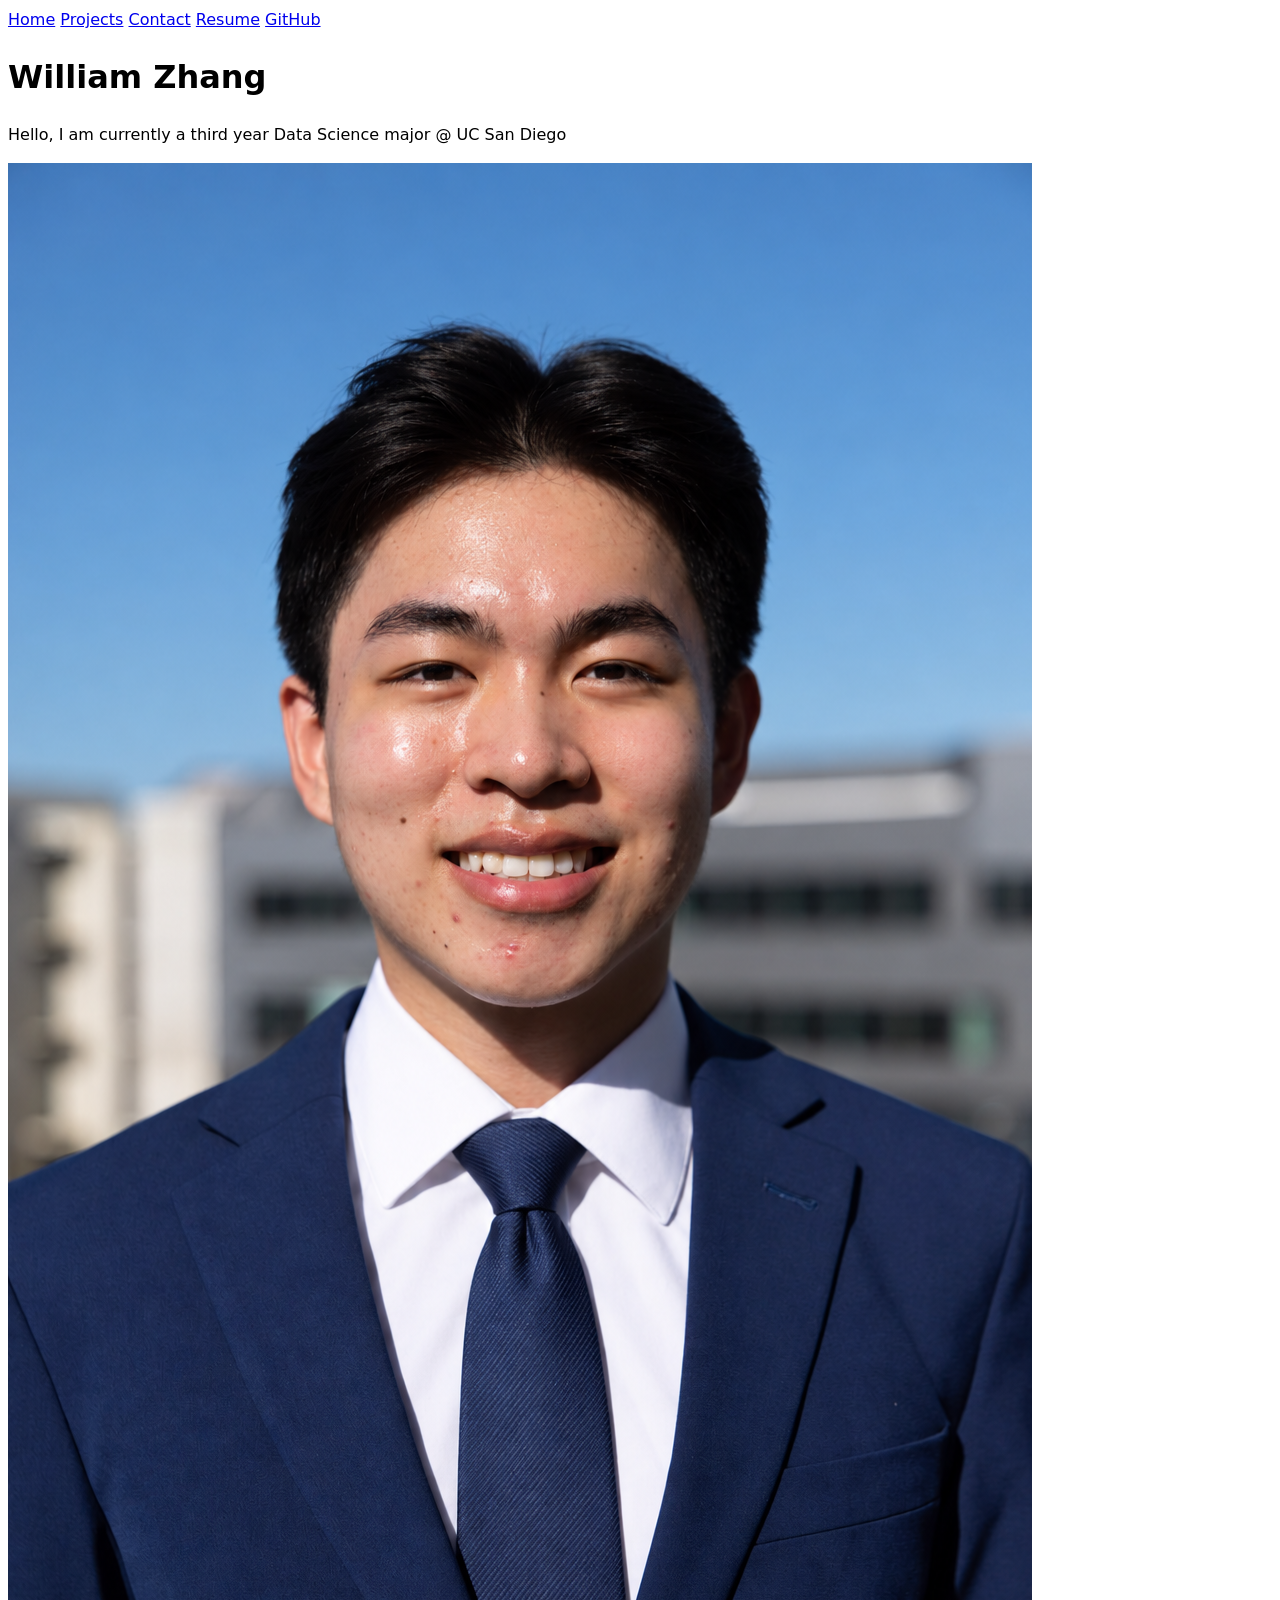
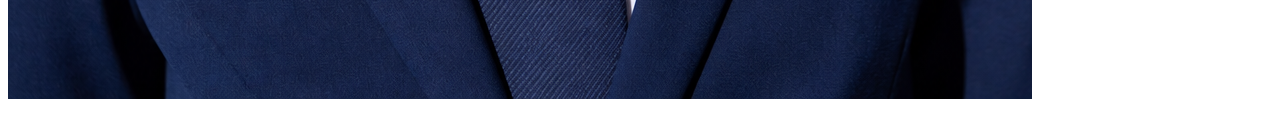
==== index.html @ 9d5e41e2 "fixed" ====
<!DOCTYPE html>
<html lang="en">
<head>
    <meta charset="UTF-8">
    <meta name="viewport" content="width=device-width, initial-scale=1.0">
    <title>William Zhang: Personal site and portfolio</title>
    <link rel="stylesheet" href="style.css">
</head>
<body>
    <nav>
        <a href="./">Home</a>
        <a href="projects/">Projects</a>
        <a href="contacs/">Contact</a>
        <a href="resume/">Resume</a>
        <a href="https://github.com/wyllz" target="_blank">GitHub</a>
    </nav>

    <h1>William Zhang</h1>
    <p>Hello, I am currently a third year Data Science major @ UC San Diego</p>
    <img src="images/headshot.png" alt="Portrait of William Zhang">
</body>
</html>
---- style.css ----
body {
    /* Set line height to 1.5 times the font size
         and use the OS’s UI font as the website font
       */
    font: 100%/1.5 system-ui;
  }
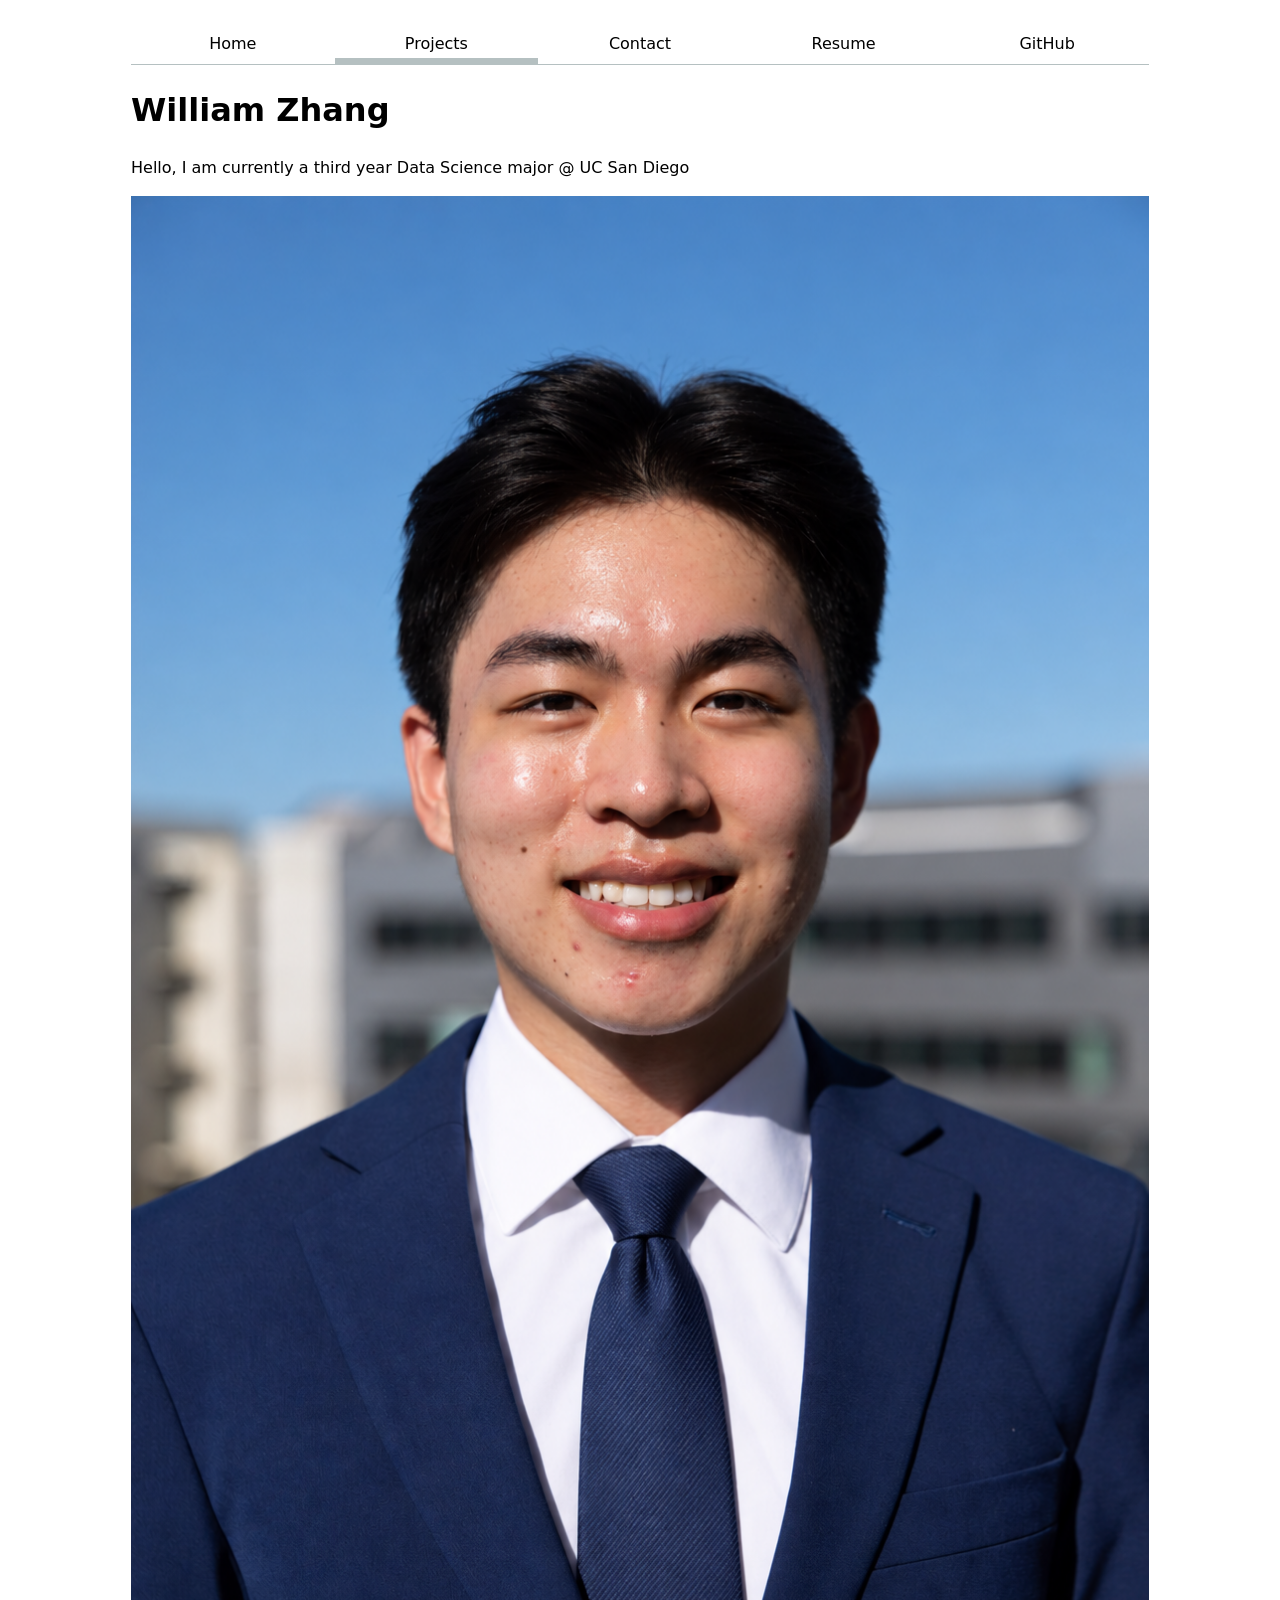
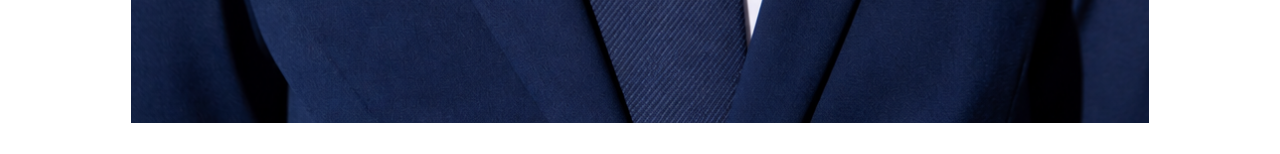
==== commit b5a433f5: "updated body and navigation bar" ====
--- a/index.html
+++ b/index.html
@@ -9,8 +9,8 @@
 <body>
     <nav>
         <a href="./">Home</a>
-        <a href="projects/">Projects</a>
-        <a href="contacs/">Contact</a>
+        <a href="projects/" class="current">Projects</a>
+        <a href="contacts/">Contact</a>
         <a href="resume/">Resume</a>
         <a href="https://github.com/wyllz" target="_blank">GitHub</a>
     </nav>
--- a/style.css
+++ b/style.css
@@ -3,4 +3,41 @@
          and use the OS’s UI font as the website font
        */
     font: 100%/1.5 system-ui;
-  }+    max-width: 100ch;
+    margin-inline: auto;
+    padding: 1em;
+  
+  }
+img {
+    max-width: 100%;
+}
+
+html {
+  --color-accent: oklch(65% 50% 0);
+  accent-color: var(--color-accent);
+}
+
+nav {
+  display: flex;
+  margin-bottom: 1em;
+  border-bottom: 1px solid oklch(80% 3% 200);
+}
+
+nav a {
+  flex: 1;
+  text-decoration: none;
+  color: inherit;
+  text-align: center;
+  padding: 0.5em;
+}
+
+nav a.current {
+  border-bottom: 0.4em solid oklch(80% 3% 200);
+  padding-bottom: 0.1em; /* 0.5em padding minus the 0.4em border */
+}
+
+nav a:hover {
+  border-bottom: 0.4em solid var(--color-accent);
+  padding-bottom: 0.1em;
+  background-color: oklch(from var(--color-accent) 95% 5% h);
+}
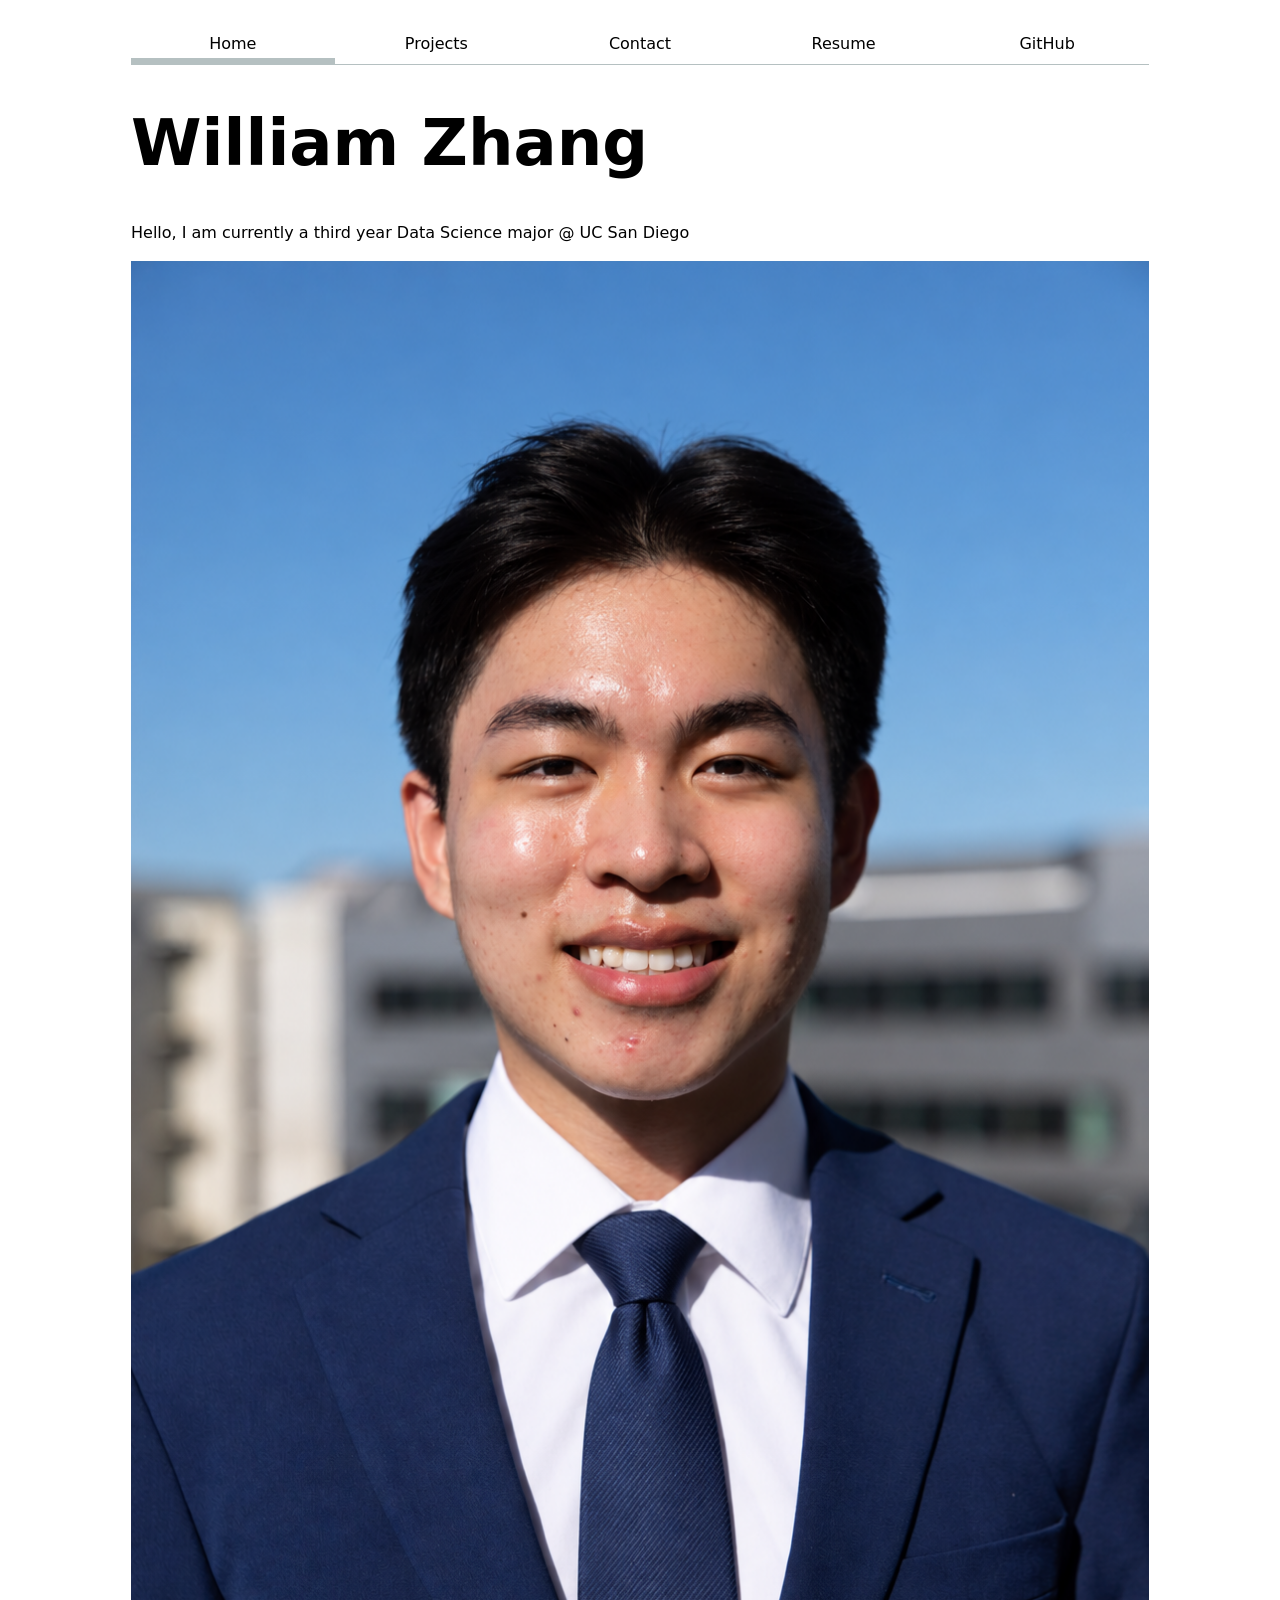
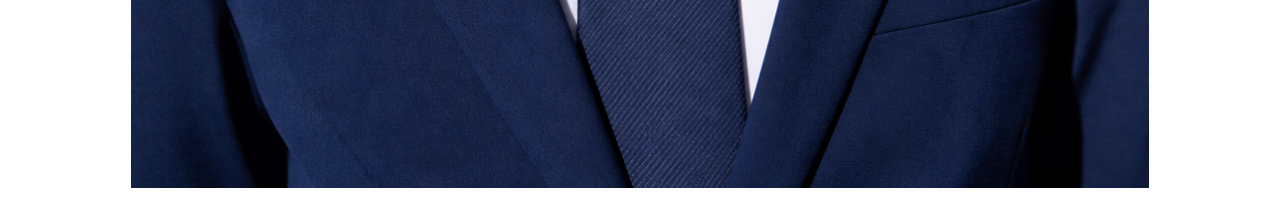
==== commit 22977b46: "updated to step 5" ====
--- a/index.html
+++ b/index.html
@@ -8,8 +8,8 @@
 </head>
 <body>
     <nav>
-        <a href="./">Home</a>
-        <a href="projects/" class="current">Projects</a>
+        <a href="./" class="current">Home</a>
+        <a href="projects/">Projects</a>
         <a href="contacts/">Contact</a>
         <a href="resume/">Resume</a>
         <a href="https://github.com/wyllz" target="_blank">GitHub</a>
--- a/style.css
+++ b/style.css
@@ -40,4 +40,69 @@
   border-bottom: 0.4em solid var(--color-accent);
   padding-bottom: 0.1em;
   background-color: oklch(from var(--color-accent) 95% 5% h);
+}
+
+input, textarea, button {
+  font: inherit;
+}
+
+form {
+  display: grid;
+  grid-template-columns: auto 1fr;
+  gap: 1em;
+}
+
+form label {
+  display: grid;
+  grid-template-columns: subgrid;
+  grid-column: 1 / -1;
+}
+
+form button {
+  grid-column: 1 / -1;
+}
+
+/* 4.2 - 4.3 */
+.projects {
+  display: grid;
+  grid-template-columns: repeat(auto-fill, minmax(15em, 1fr));
+  gap: 1em;
+}
+
+.projects article {
+  display: grid;
+  grid-template-rows: subgrid;
+  grid-row: span 3;
+}
+
+.projects h2 {
+  margin: 0;
+}
+
+/* 4.4*/
+h1, h2, h3, h4, h5, h6 {
+  line-height: 1.1;
+  text-wrap: balance;
+}
+
+h1 {
+  font-size: 400%;
+}
+
+/* 5 */
+section {
+  margin-block: 2em;
+}
+
+section h2 {
+  border-bottom: 1px solid oklch(80% 3% 200);
+}
+
+article header p {
+  color: oklch(50% 0% 0); /* muted gray for dates */
+  margin-top: 0;
+}
+
+time {
+  font-weight: 600;
 }
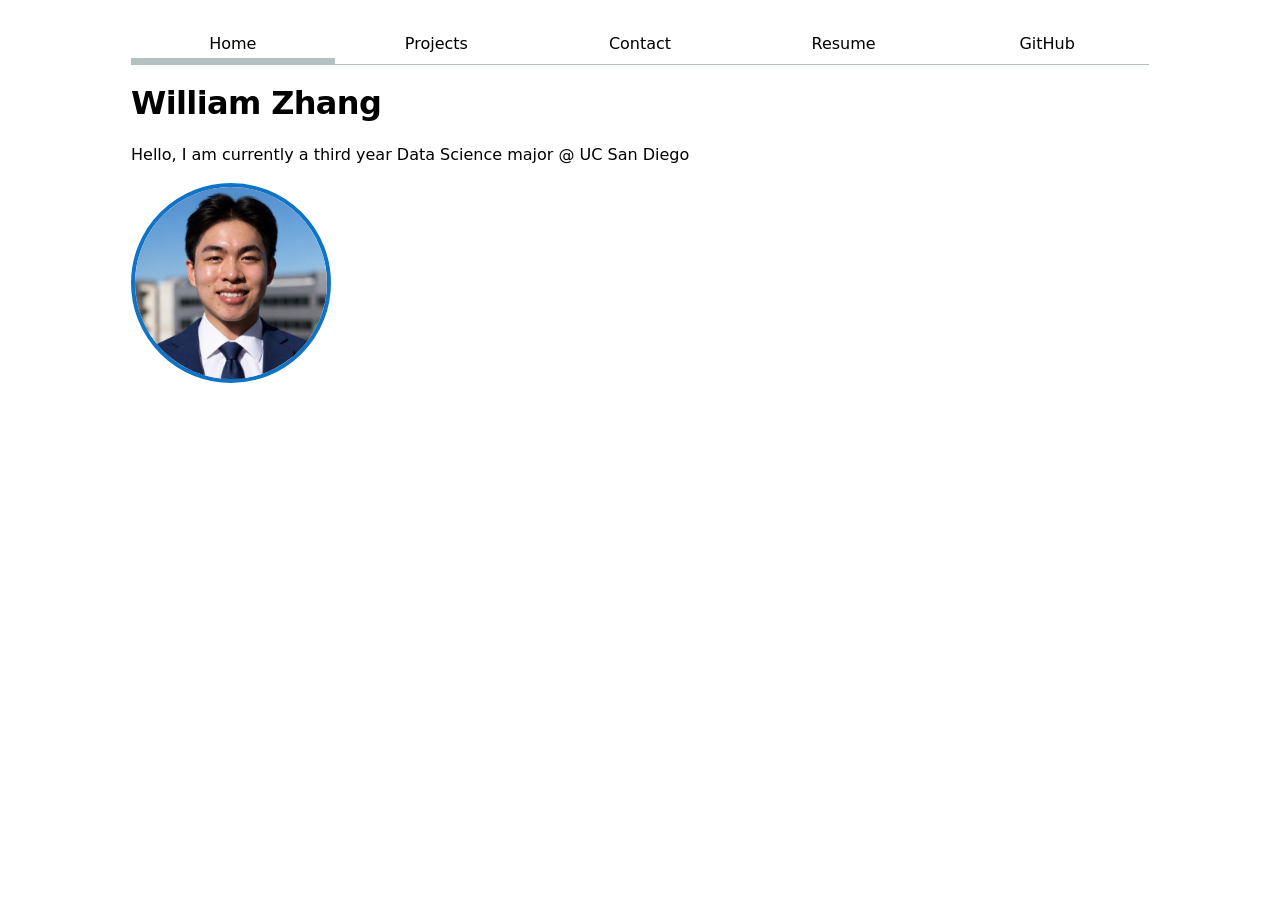
==== commit 3f5bd367: "updated index.html" ====
--- a/index.html
+++ b/index.html
@@ -17,6 +17,6 @@
 
     <h1>William Zhang</h1>
     <p>Hello, I am currently a third year Data Science major @ UC San Diego</p>
-    <img src="images/headshot.png" alt="Portrait of William Zhang">
+    <img src="images/headshot.png" alt="Portrait of William Zhang" class="headshot">
 </body>
 </html>
--- a/style.css
+++ b/style.css
@@ -10,11 +10,16 @@
   }
 img {
     max-width: 100%;
+    max-height: 500px;
+    width: auto;
+    height: auto;
 }
 
 html {
-  --color-accent: oklch(65% 50% 0);
-  accent-color: var(--color-accent);
+  --color-accent: oklch(55% 0.15 250);   
+  --color-muted: oklch(55% 0.02 250);
+  --color-border: oklch(85% 0.02 250);
+  color-scheme: light dark;
 }
 
 nav {
@@ -62,7 +67,14 @@
   grid-column: 1 / -1;
 }
 
-/* 4.2 - 4.3 */
+.headshot {
+  width: 12em;
+  aspect-ratio: 1;
+  object-fit: cover;   
+  border-radius: 50%;
+  border: 4px solid var(--color-accent);
+}
+
 .projects {
   display: grid;
   grid-template-columns: repeat(auto-fill, minmax(15em, 1fr));
@@ -86,23 +98,40 @@
 }
 
 h1 {
-  font-size: 400%;
+  font-weight: 800;
+  letter-spacing: -0.02em;
 }
 
 /* 5 */
 section {
   margin-block: 2em;
 }
+section h2 {
+  color: var(--color-accent);
+  text-transform: uppercase;
+  letter-spacing: 0.08em;
+  font-size: 1.1em;
+  border-bottom: 2px solid var(--color-border);
+  padding-bottom: 0.3em;
+}
 
-section h2 {
-  border-bottom: 1px solid oklch(80% 3% 200);
+article header h3 {
+  margin-bottom: 0.2em;
 }
 
 article header p {
-  color: oklch(50% 0% 0); /* muted gray for dates */
-  margin-top: 0;
+  color: var(--color-muted);
 }
 
 time {
   font-weight: 600;
+}
+
+.headshot {
+  width: 12em;
+  aspect-ratio: 1;
+  object-fit: cover;
+  object-position: 50% 25%;  /* horizontal, vertical */
+  border-radius: 50%;
+  border: 4px solid var(--color-accent);
 }
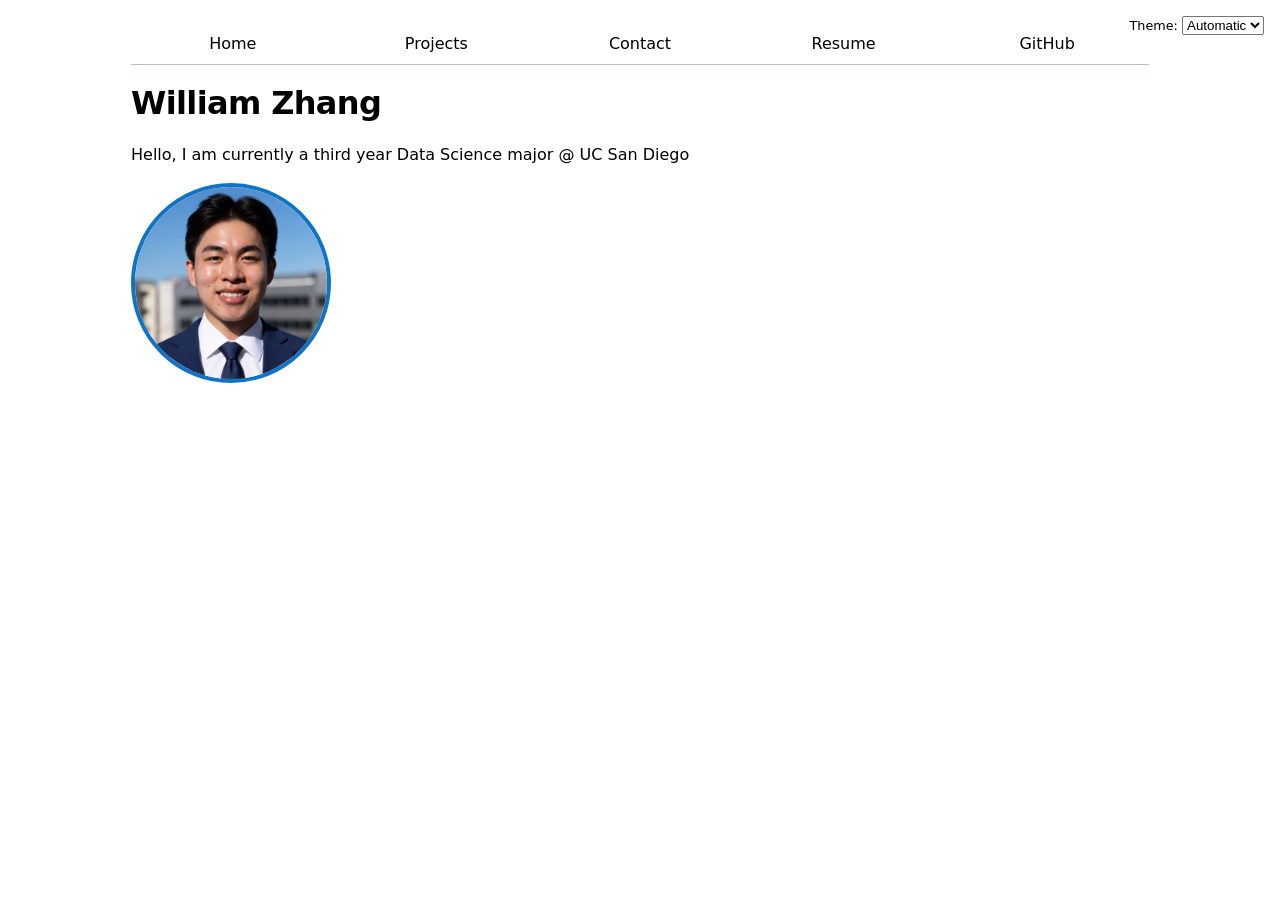
==== commit 3825b063: "updated global.js and html" ====
--- a/index.html
+++ b/index.html
@@ -5,15 +5,18 @@
     <meta name="viewport" content="width=device-width, initial-scale=1.0">
     <title>William Zhang: Personal site and portfolio</title>
     <link rel="stylesheet" href="style.css">
+    <script type="module" src="global.js"></script>
 </head>
 <body>
+    <!--
     <nav>
-        <a href="./" class="current">Home</a>
+        <a href="./">Home</a>
         <a href="projects/">Projects</a>
         <a href="contacts/">Contact</a>
         <a href="resume/">Resume</a>
         <a href="https://github.com/wyllz" target="_blank">GitHub</a>
     </nav>
+     -->
 
     <h1>William Zhang</h1>
     <p>Hello, I am currently a third year Data Science major @ UC San Diego</p>
--- a/style.css
+++ b/style.css
@@ -10,7 +10,7 @@
   }
 img {
     max-width: 100%;
-    max-height: 500px;
+    max-height: 505px;
     width: auto;
     height: auto;
 }
@@ -23,9 +23,10 @@
 }
 
 nav {
+  --border-color: oklch(50% 10% 200 / 40%);
   display: flex;
   margin-bottom: 1em;
-  border-bottom: 1px solid oklch(80% 3% 200);
+  border-bottom: 1px solid var(--border-color);
 }
 
 nav a {
@@ -44,7 +45,7 @@
 nav a:hover {
   border-bottom: 0.4em solid var(--color-accent);
   padding-bottom: 0.1em;
-  background-color: oklch(from var(--color-accent) 95% 5% h);
+  background-color: color-mix(in oklch, var(--color-accent), canvas 85%);
 }
 
 input, textarea, button {
@@ -134,4 +135,11 @@
   object-position: 50% 25%;  /* horizontal, vertical */
   border-radius: 50%;
   border: 4px solid var(--color-accent);
-}+}
+
+.color-scheme {
+  position: absolute;
+  top: 1rem;
+  right: 1rem;
+  font-size: 80%;
+}
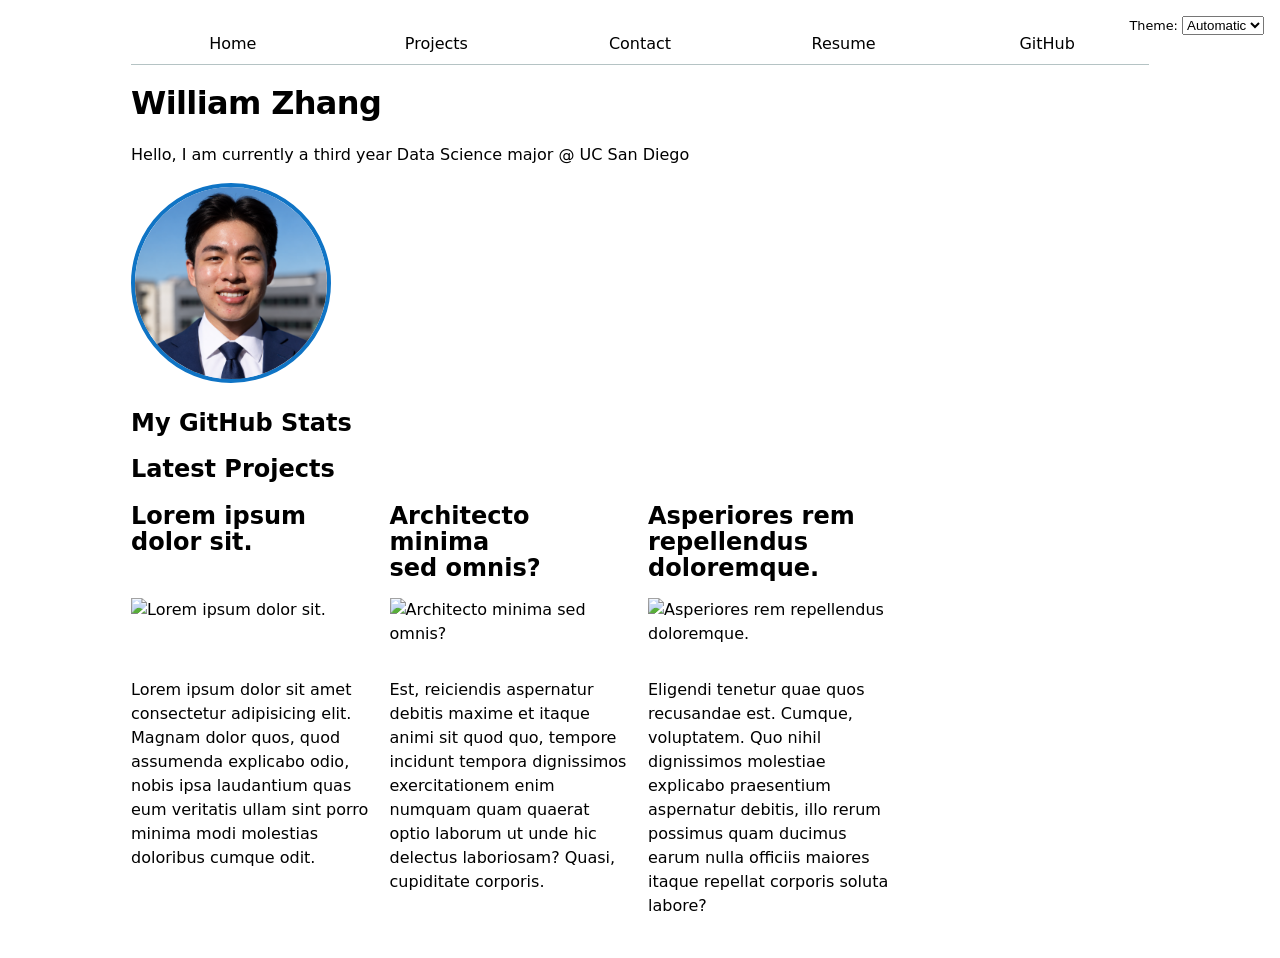
==== commit e6b48c45: "updated global.js, index.html, index.js, style.css" ====
--- a/index.html
+++ b/index.html
@@ -6,6 +6,7 @@
     <title>William Zhang: Personal site and portfolio</title>
     <link rel="stylesheet" href="style.css">
     <script type="module" src="global.js"></script>
+    <script type="module" src="index.js"></script>
 </head>
 <body>
     <!--
@@ -21,5 +22,9 @@
     <h1>William Zhang</h1>
     <p>Hello, I am currently a third year Data Science major @ UC San Diego</p>
     <img src="images/headshot.png" alt="Portrait of William Zhang" class="headshot">
+    <h2>My GitHub Stats</h2>
+    <div id="profile-stats"></div>
+    <h2>Latest Projects</h2>
+    <div class="projects"></div>
 </body>
 </html>
--- a/style.css
+++ b/style.css
@@ -143,3 +143,22 @@
   right: 1rem;
   font-size: 80%;
 }
+
+#profile-stats dl {
+  display: grid;
+  grid-template-columns: repeat(4, 1fr);
+  text-align: center;
+}
+#profile-stats dt {
+  grid-row: 1;
+  color: var(--color-muted);
+  font-size: 0.8em;
+  text-transform: uppercase;
+}
+#profile-stats dd {
+  grid-row: 2;
+  margin: 0;
+  font-size: 2em;
+  font-weight: 700;
+}
+
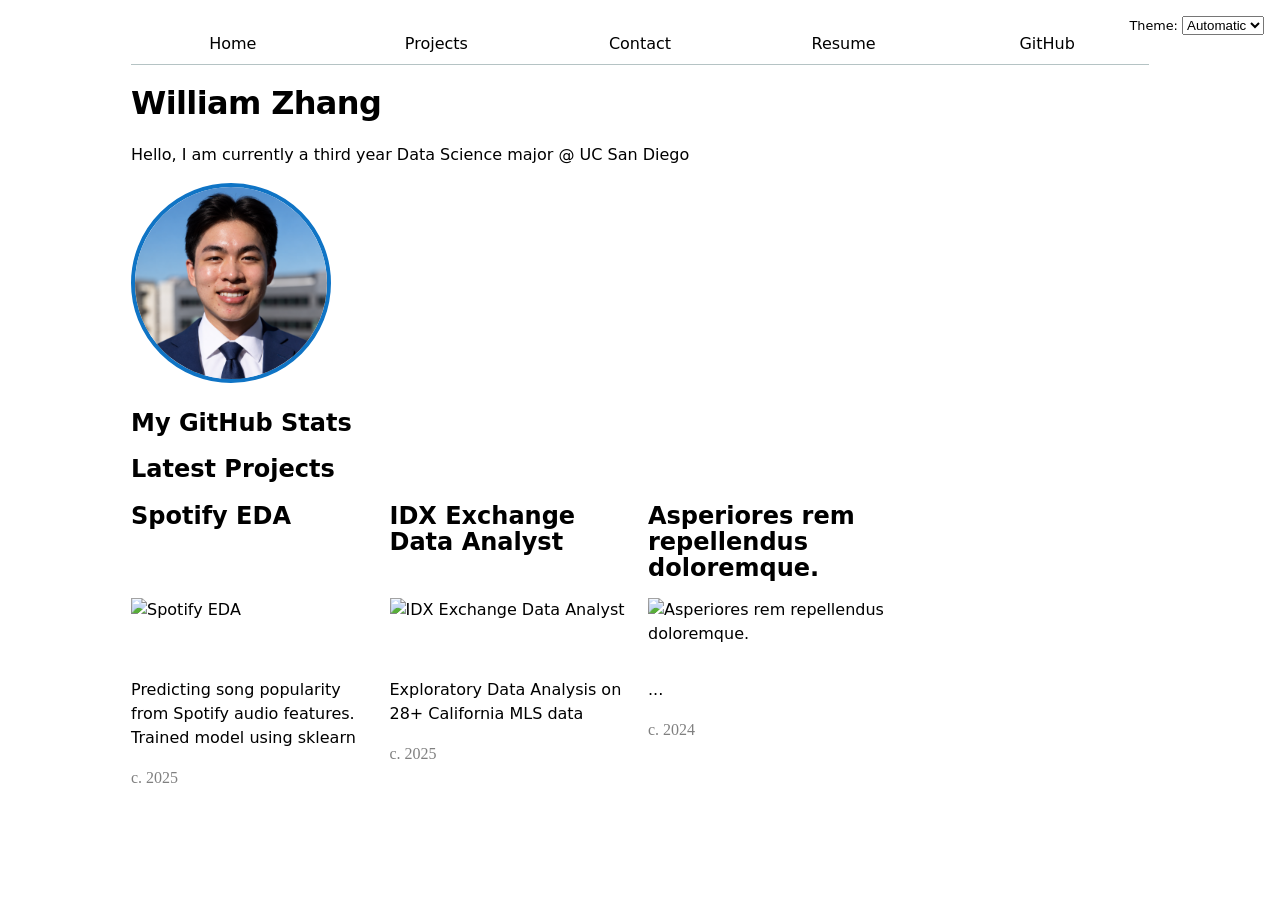
==== commit d287ea6f: "added and finished projects" ====
--- a/index.html
+++ b/index.html
@@ -9,16 +9,6 @@
     <script type="module" src="index.js"></script>
 </head>
 <body>
-    <!--
-    <nav>
-        <a href="./">Home</a>
-        <a href="projects/">Projects</a>
-        <a href="contacts/">Contact</a>
-        <a href="resume/">Resume</a>
-        <a href="https://github.com/wyllz" target="_blank">GitHub</a>
-    </nav>
-     -->
-
     <h1>William Zhang</h1>
     <p>Hello, I am currently a third year Data Science major @ UC San Diego</p>
     <img src="images/headshot.png" alt="Portrait of William Zhang" class="headshot">
--- a/style.css
+++ b/style.css
@@ -162,3 +162,78 @@
   font-weight: 700;
 }
 
+.project-year {
+  color: gray;
+  font-family: Baskerville, serif;
+  font-variant-numeric: oldstyle-nums;
+  margin-top: 0.25em;
+}
+
+#projects-pie-plot {
+  max-width: 20em;
+  margin-block: 2em;
+  overflow: visible;
+}
+
+.legend {
+  display: grid;
+  grid-template-columns: repeat(auto-fill, minmax(9em, 1fr));
+  gap: 1em;
+  list-style: none;
+  padding: 1em;
+  margin: 1em 0;
+  border: 1px solid var(--border-color, gray);
+  border-radius: 0.5em;
+}
+
+.legend-item {
+  display: flex;
+  align-items: center;
+  gap: 0.4em;   /* smaller than the legend's 1em gap (proximity) */
+}
+
+.swatch {
+  display: inline-block;
+  width: 1em;
+  aspect-ratio: 1 / 1;
+  background-color: var(--color);
+  border-radius: 50%;
+}
+
+.container {
+  display: flex;
+  align-items: center;
+  gap: 2em;
+}
+
+.container .legend {
+  flex: 1;
+}
+
+.searchBar {
+  width: 100%;
+  padding: 0.5em;
+  margin-bottom: 1.5em;
+  box-sizing: border-box;
+}
+
+#projects-pie-plot path {
+  transition: 300ms;
+  cursor: pointer;
+}
+
+#projects-pie-plot:has(path:hover) path:not(:hover) {
+  opacity: 0.5;
+}
+
+.selected {
+  --color: oklch(60% 45% 0) !important;
+}
+
+#projects-pie-plot path.selected {
+  fill: var(--color);
+}
+
+
+
+
